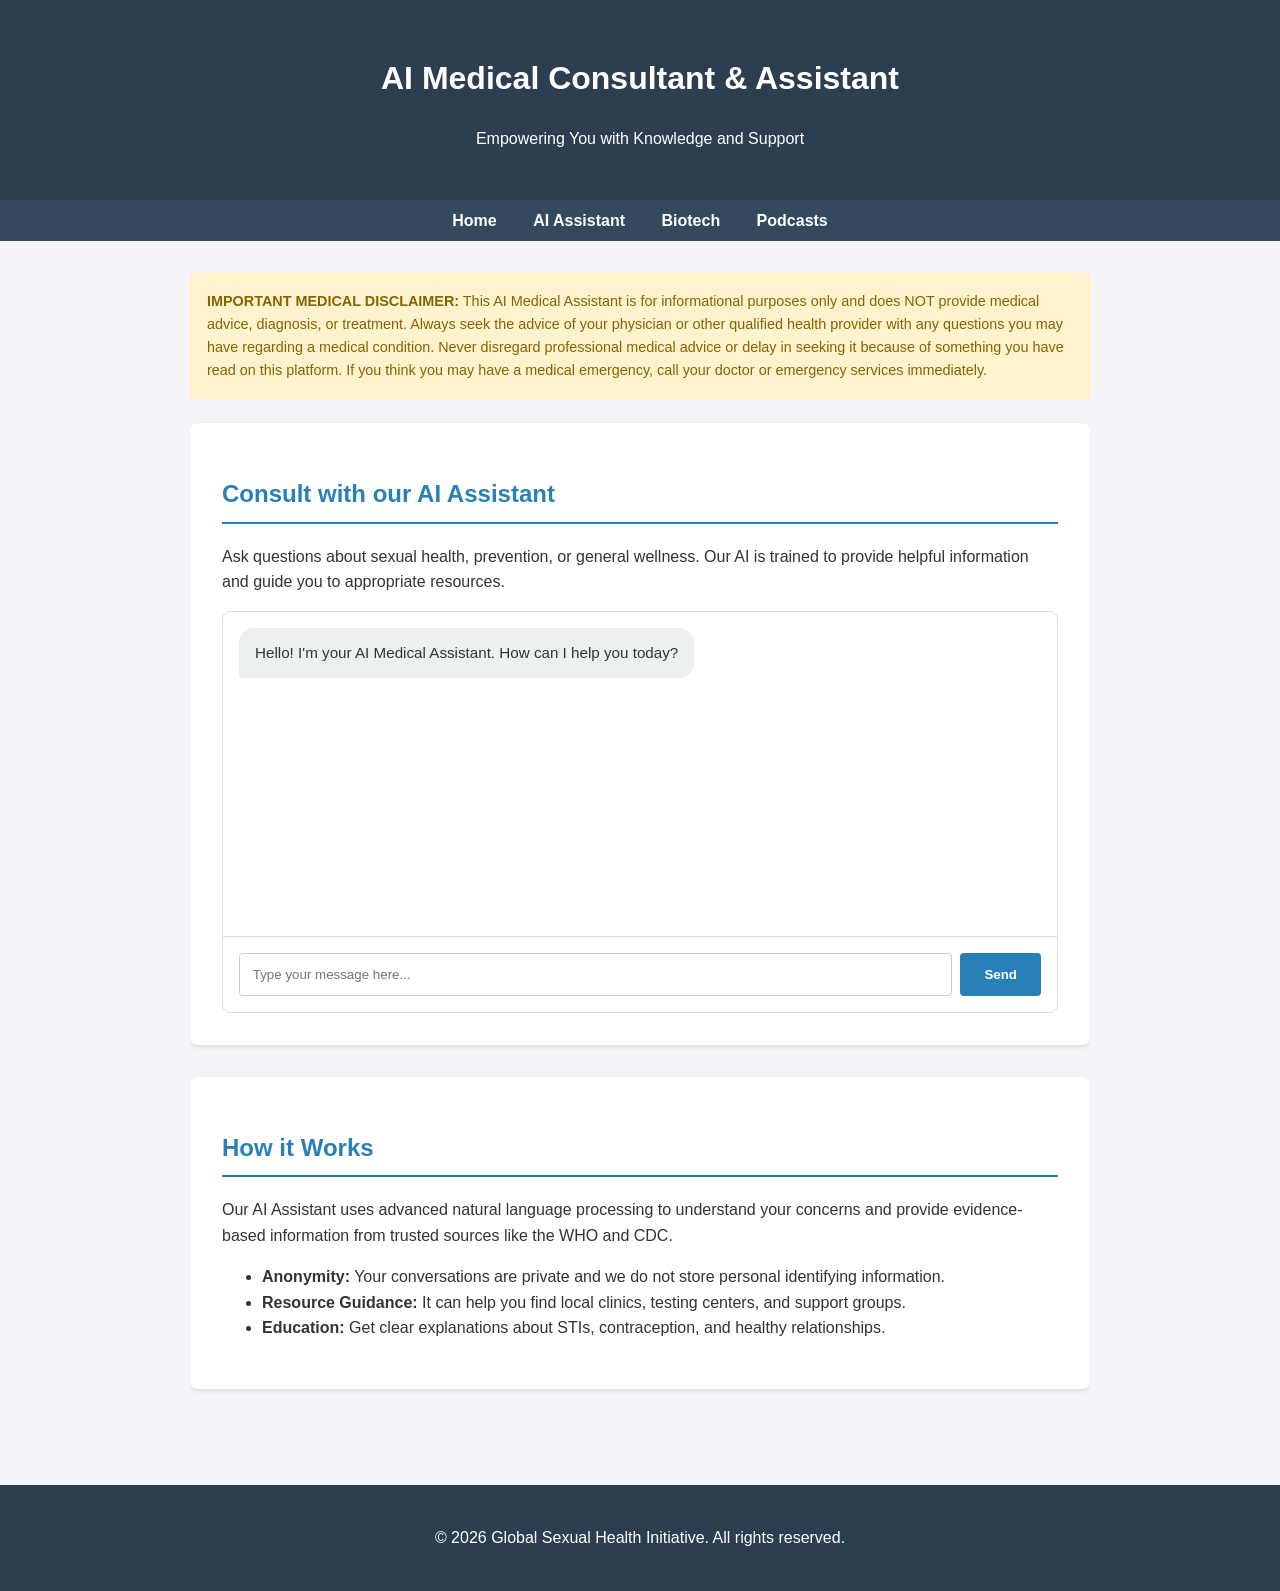
==== sexual-health-platform/ai-assistant.html @ c1df1391 "Integrate AI Medical Assistant and Biotech Promotion pages - Created `ai-assistant.html` with a mock" ====
<!DOCTYPE html>
<html lang="en">
<head>
    <meta charset="UTF-8">
    <meta name="viewport" content="width=device-width, initial-scale=1.0">
    <title>AI Medical Assistant | Sexual Health Platform</title>
    <style>
        body {
            font-family: 'Segoe UI', Tahoma, Geneva, Verdana, sans-serif;
            line-height: 1.6;
            margin: 0;
            padding: 0;
            color: #333;
            background-color: #f4f4f9;
            display: flex;
            flex-direction: column;
            min-height: 100vh;
        }
        header {
            background: #2c3e50;
            color: #fff;
            padding: 2rem 1rem;
            text-align: center;
        }
        nav {
            background: #34495e;
            color: #fff;
            padding: 0.5rem;
            text-align: center;
            position: sticky;
            top: 0;
            z-index: 1000;
        }
        nav a {
            color: #fff;
            margin: 0 1rem;
            text-decoration: none;
            font-weight: bold;
        }
        nav a:hover {
            text-decoration: underline;
        }
        .container {
            flex: 1;
            width: 80%;
            max-width: 900px;
            margin: 2rem auto;
            overflow: hidden;
        }
        section {
            background: #fff;
            padding: 2rem;
            margin-bottom: 2rem;
            border-radius: 8px;
            box-shadow: 0 2px 5px rgba(0,0,0,0.1);
        }
        h2 {
            color: #2980b9;
            border-bottom: 2px solid #2980b9;
            padding-bottom: 0.5rem;
        }
        .disclaimer {
            background-color: #fff3cd;
            border: 1px solid #ffeeba;
            color: #856404;
            padding: 1rem;
            border-radius: 4px;
            margin-bottom: 1.5rem;
            font-size: 0.9rem;
        }
        .chat-container {
            border: 1px solid #ddd;
            border-radius: 8px;
            height: 400px;
            display: flex;
            flex-direction: column;
            background: #fff;
        }
        .chat-messages {
            flex: 1;
            padding: 1rem;
            overflow-y: auto;
            display: flex;
            flex-direction: column;
            gap: 1rem;
        }
        .message {
            max-width: 80%;
            padding: 0.8rem 1rem;
            border-radius: 15px;
            font-size: 0.95rem;
        }
        .message.ai {
            background: #ecf0f1;
            align-self: flex-start;
            border-bottom-left-radius: 2px;
        }
        .message.user {
            background: #2980b9;
            color: #fff;
            align-self: flex-end;
            border-bottom-right-radius: 2px;
        }
        .chat-input {
            display: flex;
            padding: 1rem;
            border-top: 1px solid #ddd;
            gap: 0.5rem;
        }
        .chat-input input {
            flex: 1;
            padding: 0.8rem;
            border: 1px solid #ccc;
            border-radius: 4px;
            outline: none;
        }
        .chat-input button {
            background: #2980b9;
            color: #fff;
            border: none;
            padding: 0.8rem 1.5rem;
            border-radius: 4px;
            cursor: pointer;
            font-weight: bold;
        }
        .chat-input button:hover {
            background: #1f6391;
        }
        footer {
            background: #2c3e50;
            color: #fff;
            text-align: center;
            padding: 1.5rem;
            margin-top: 2rem;
        }
    </style>
</head>
<body>

<header>
    <h1>AI Medical Consultant & Assistant</h1>
    <p>Empowering You with Knowledge and Support</p>
</header>

<nav>
    <a href="index.html">Home</a>
    <a href="ai-assistant.html">AI Assistant</a>
    <a href="biotech.html">Biotech</a>
    <a href="podcast.html">Podcasts</a>
</nav>

<div class="container">
    <div class="disclaimer">
        <strong>IMPORTANT MEDICAL DISCLAIMER:</strong> This AI Medical Assistant is for informational purposes only and does NOT provide medical advice, diagnosis, or treatment. Always seek the advice of your physician or other qualified health provider with any questions you may have regarding a medical condition. Never disregard professional medical advice or delay in seeking it because of something you have read on this platform. If you think you may have a medical emergency, call your doctor or emergency services immediately.
    </div>

    <section id="ai-chat">
        <h2>Consult with our AI Assistant</h2>
        <p>Ask questions about sexual health, prevention, or general wellness. Our AI is trained to provide helpful information and guide you to appropriate resources.</p>

        <div class="chat-container">
            <div class="chat-messages" id="chat-messages">
                <div class="message ai">
                    Hello! I'm your AI Medical Assistant. How can I help you today?
                </div>
            </div>
            <form class="chat-input" id="chat-form">
                <input type="text" id="user-input" placeholder="Type your message here..." required autocomplete="off">
                <button type="submit">Send</button>
            </form>
        </div>
    </section>

    <section id="how-it-works">
        <h2>How it Works</h2>
        <p>Our AI Assistant uses advanced natural language processing to understand your concerns and provide evidence-based information from trusted sources like the WHO and CDC.</p>
        <ul>
            <li><strong>Anonymity:</strong> Your conversations are private and we do not store personal identifying information.</li>
            <li><strong>Resource Guidance:</strong> It can help you find local clinics, testing centers, and support groups.</li>
            <li><strong>Education:</strong> Get clear explanations about STIs, contraception, and healthy relationships.</li>
        </ul>
    </section>
</div>

<footer>
    <p>&copy; 2026 Global Sexual Health Initiative. All rights reserved.</p>
</footer>

<script>
    const chatForm = document.getElementById('chat-form');
    const chatMessages = document.getElementById('chat-messages');
    const userInput = document.getElementById('user-input');

    const mockResponses = [
        "That's an important question. Regarding sexual health, the best way to prevent STIs is through consistent and correct use of protection.",
        "It's always a good idea to get regular screenings. Would you like me to help you find a testing center nearby?",
        "I understand your concern. While I can provide general information, I strongly recommend consulting with a healthcare professional for a personalized assessment.",
        "Remember that many STIs are asymptomatic, which is why routine testing is so crucial for everyone who is sexually active.",
        "You can find more detailed information on our Resources page, which links to official WHO and CDC guidelines."
    ];

    chatForm.addEventListener('submit', function(e) {
        e.preventDefault();
        const messageText = userInput.value.trim();
        if (messageText) {
            // Add user message
            addMessage(messageText, 'user');
            userInput.value = '';

            // Simulate AI response
            setTimeout(() => {
                const randomResponse = mockResponses[Math.floor(Math.random() * mockResponses.length)];
                addMessage(randomResponse, 'ai');
            }, 1000);
        }
    });

    function addMessage(text, sender) {
        const messageDiv = document.createElement('div');
        messageDiv.classList.add('message', sender);
        messageDiv.textContent = text;
        chatMessages.appendChild(messageDiv);
        chatMessages.scrollTop = chatMessages.scrollHeight;
    }
</script>

</body>
</html>
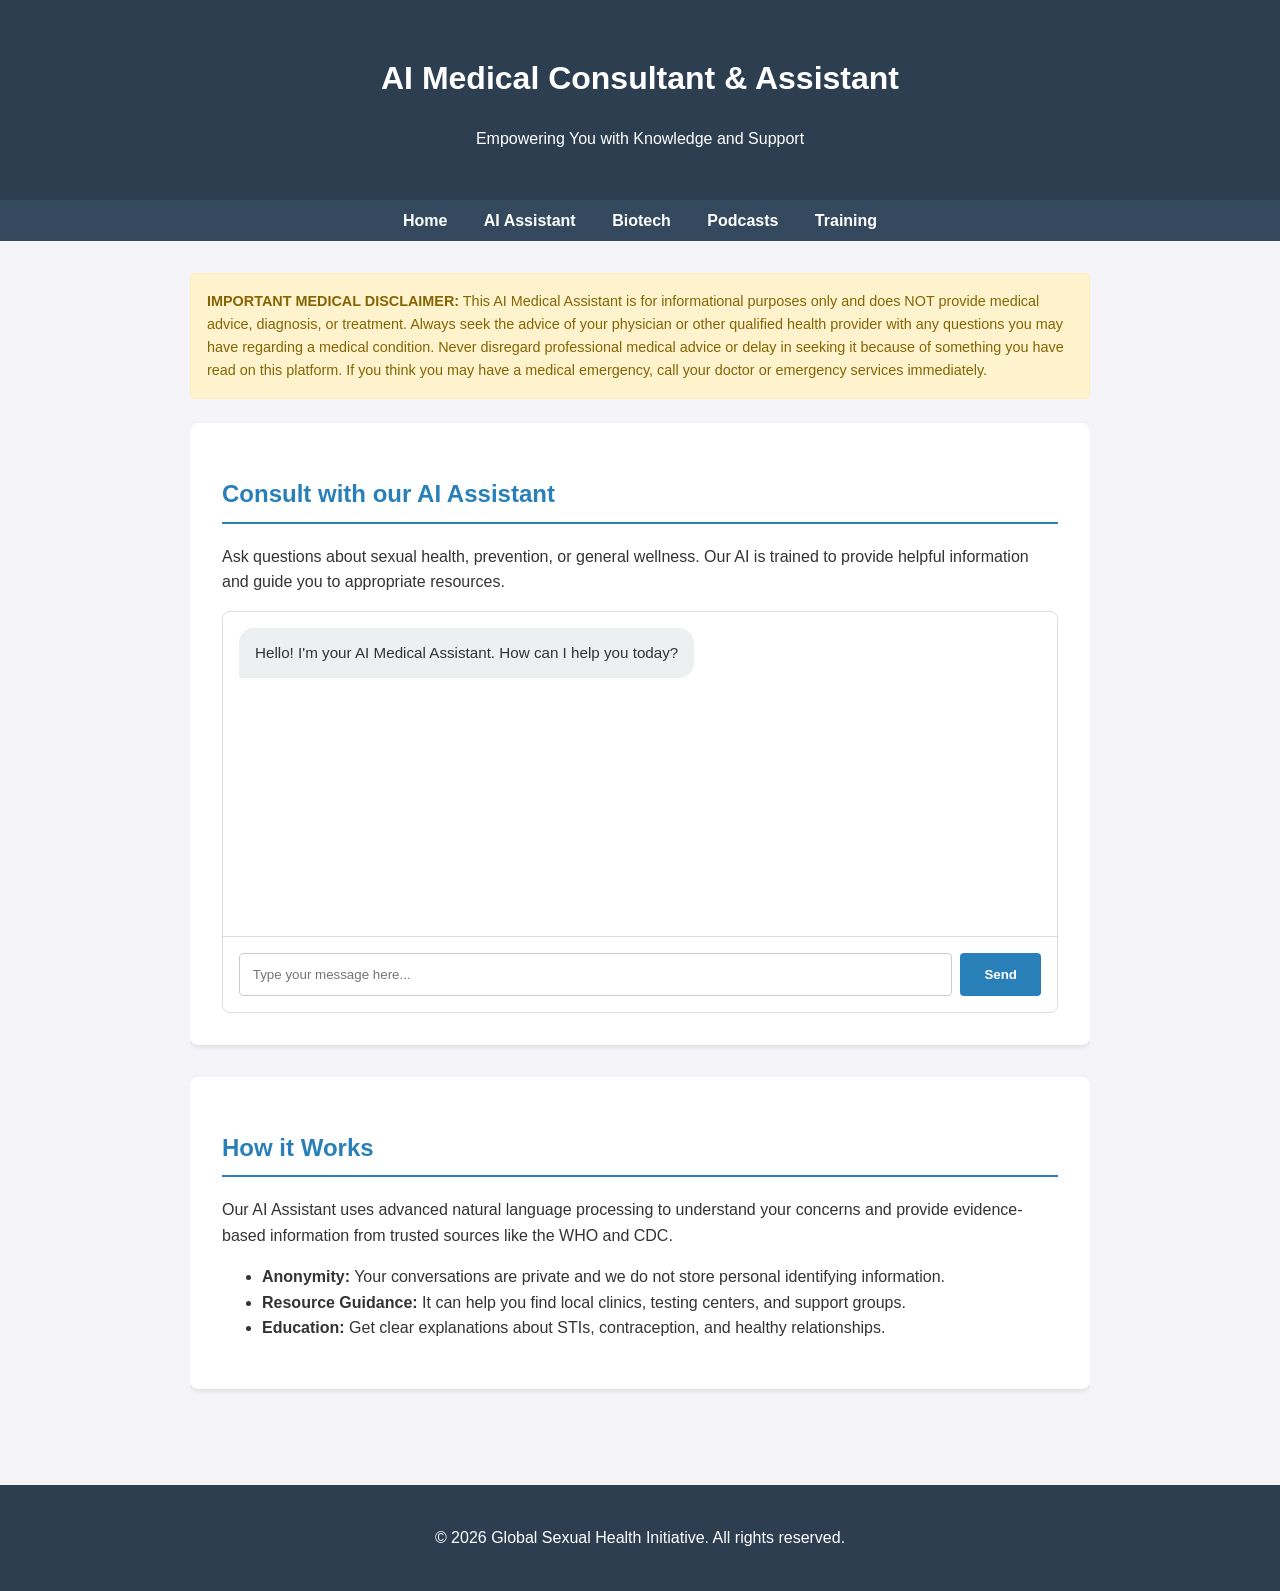
==== commit 854f8773: "Integrate Training & Education Hub with sports, entertainment, and fitness content. - Created traini" ====
--- a/sexual-health-platform/ai-assistant.html
+++ b/sexual-health-platform/ai-assistant.html
@@ -147,6 +147,7 @@
     <a href="ai-assistant.html">AI Assistant</a>
     <a href="biotech.html">Biotech</a>
     <a href="podcast.html">Podcasts</a>
+    <a href="training.html">Training</a>
 </nav>
 
 <div class="container">
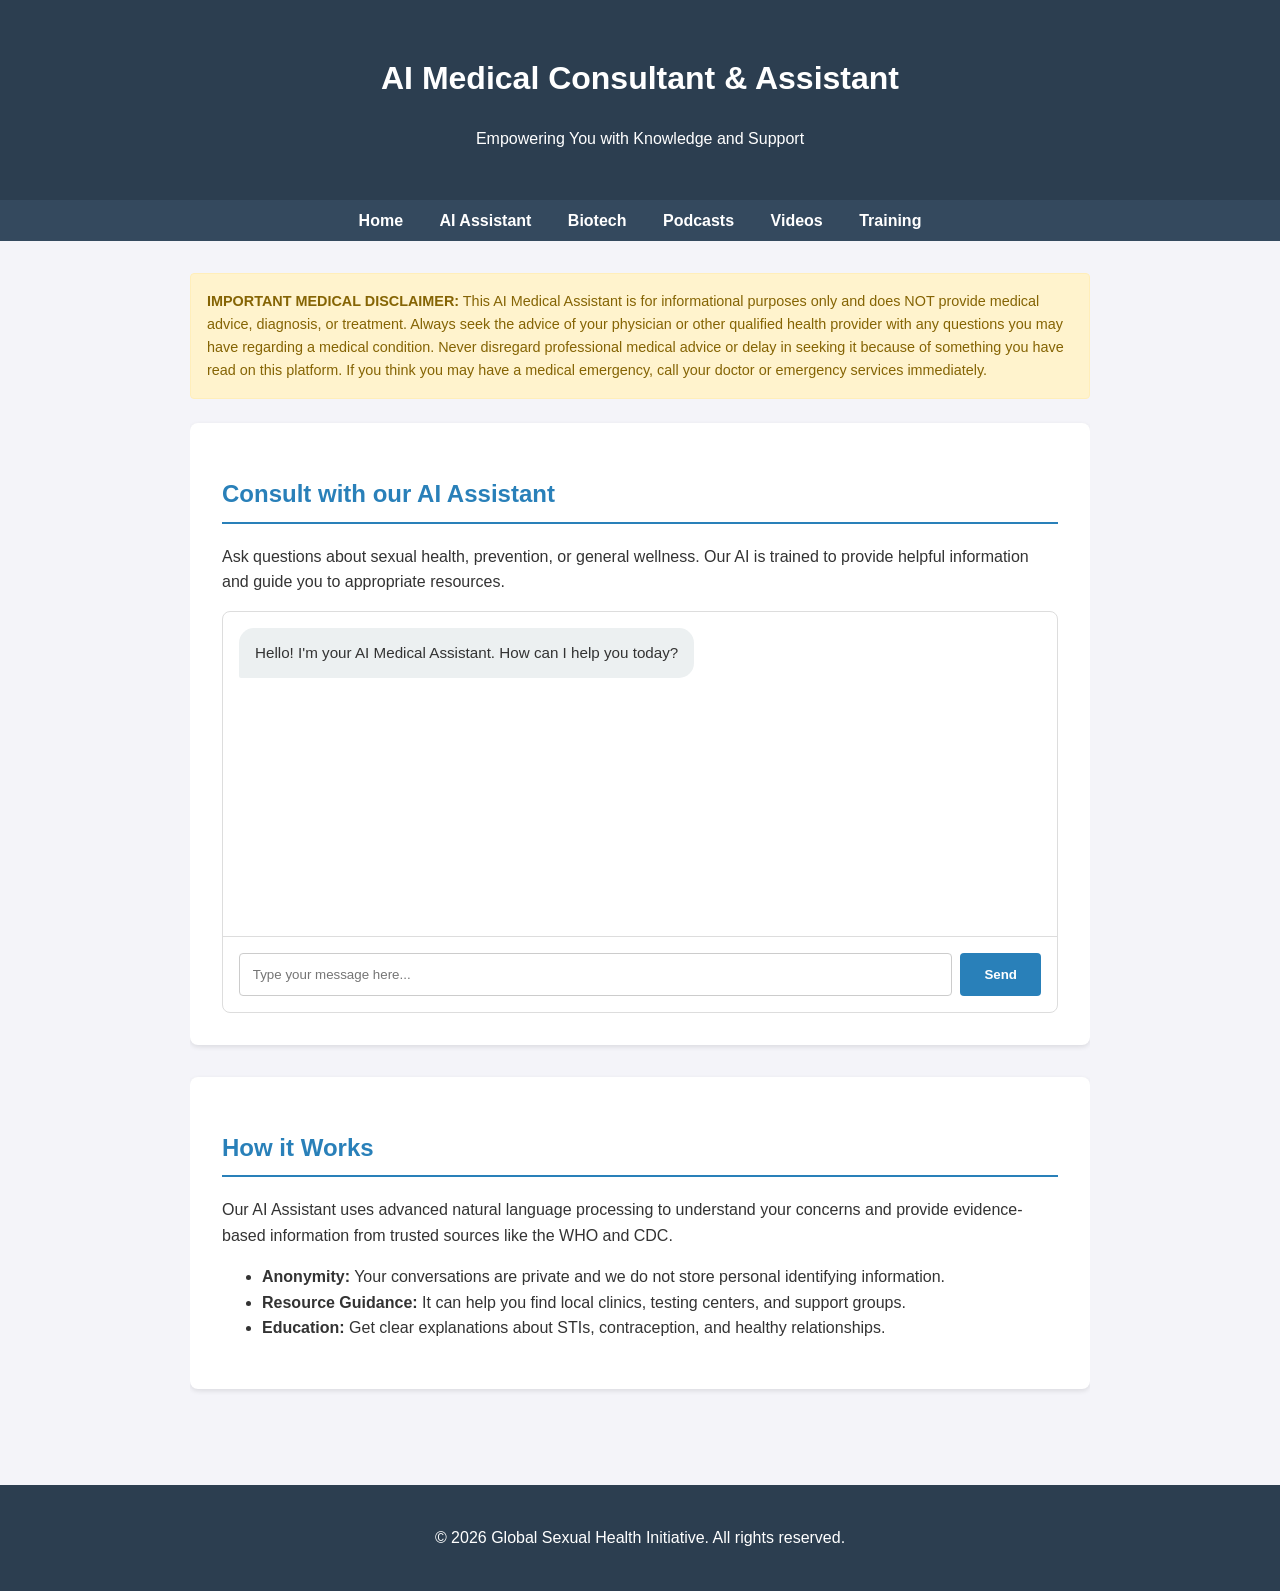
==== commit b7e83d22: "Integrate videos feature for sexual health platform - Created videos.html with sections for STI prev" ====
--- a/sexual-health-platform/ai-assistant.html
+++ b/sexual-health-platform/ai-assistant.html
@@ -147,6 +147,7 @@
     <a href="ai-assistant.html">AI Assistant</a>
     <a href="biotech.html">Biotech</a>
     <a href="podcast.html">Podcasts</a>
+    <a href="videos.html">Videos</a>
     <a href="training.html">Training</a>
 </nav>
 
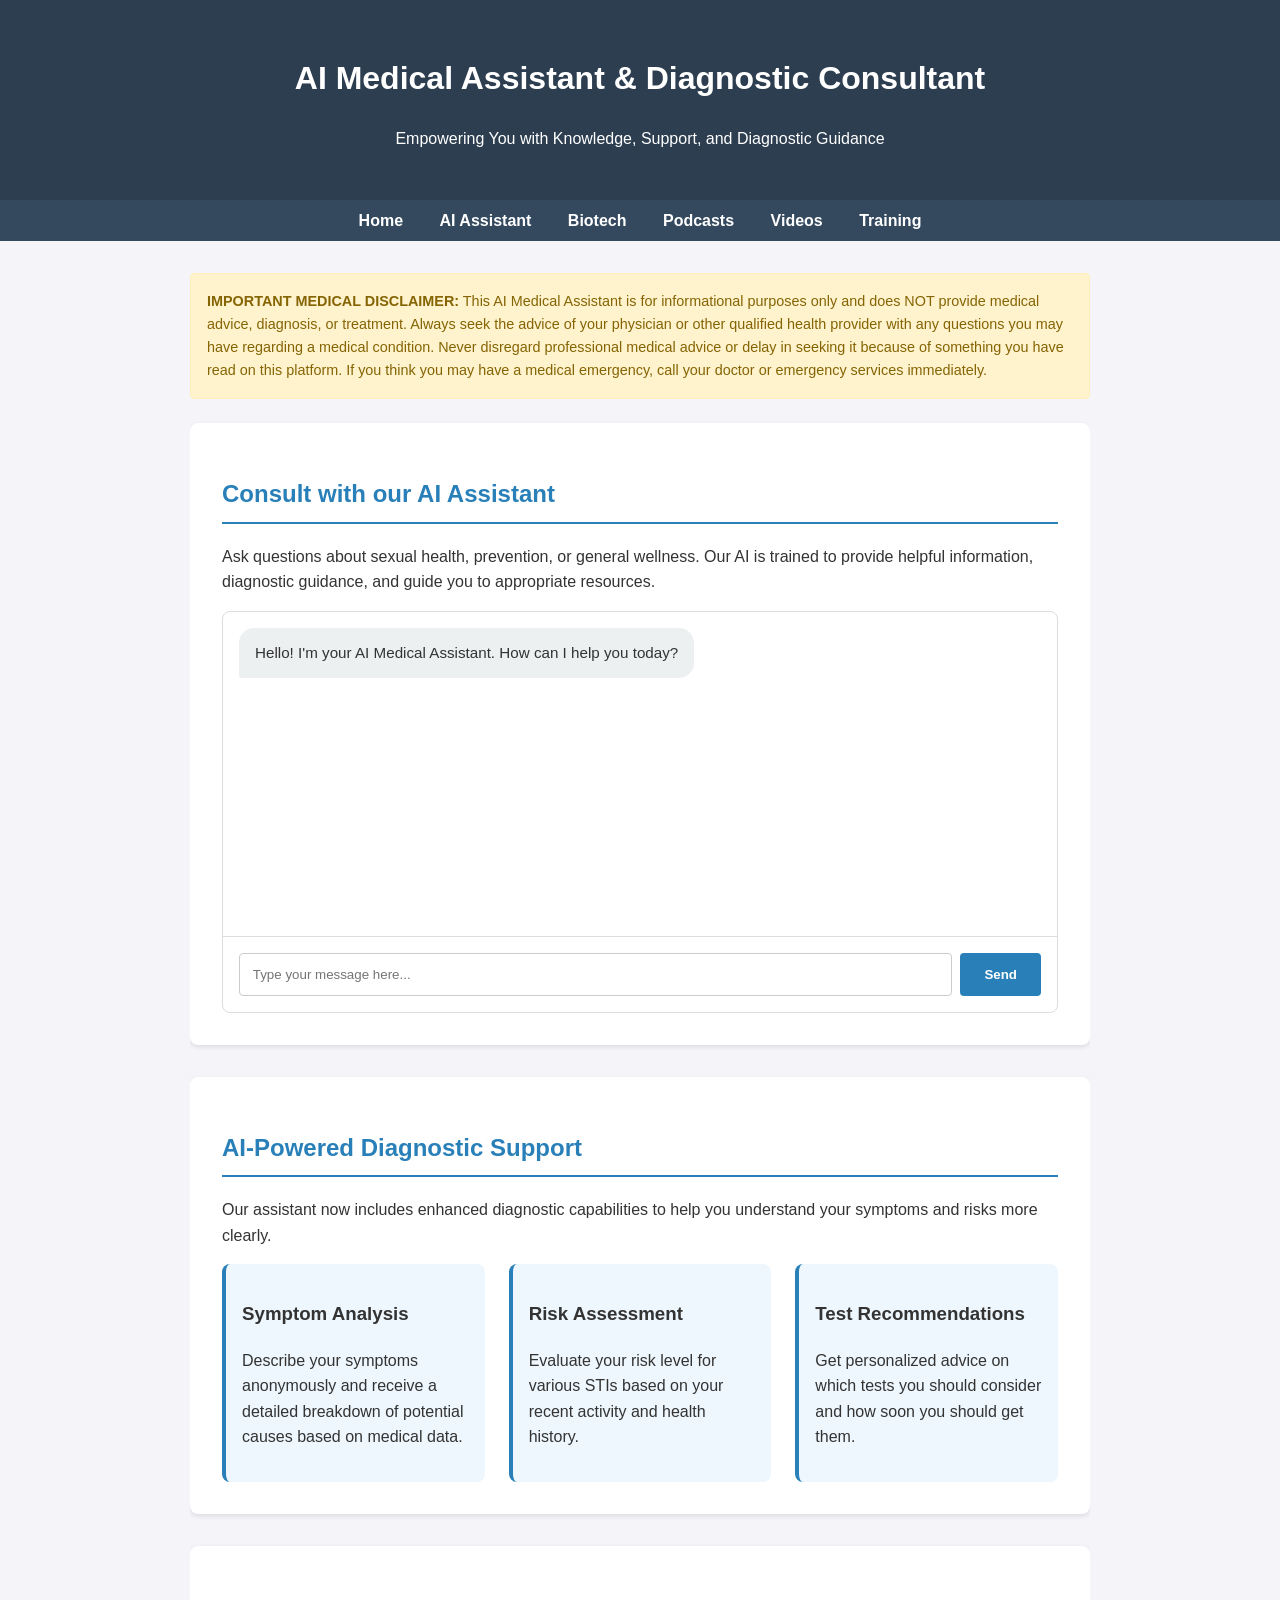
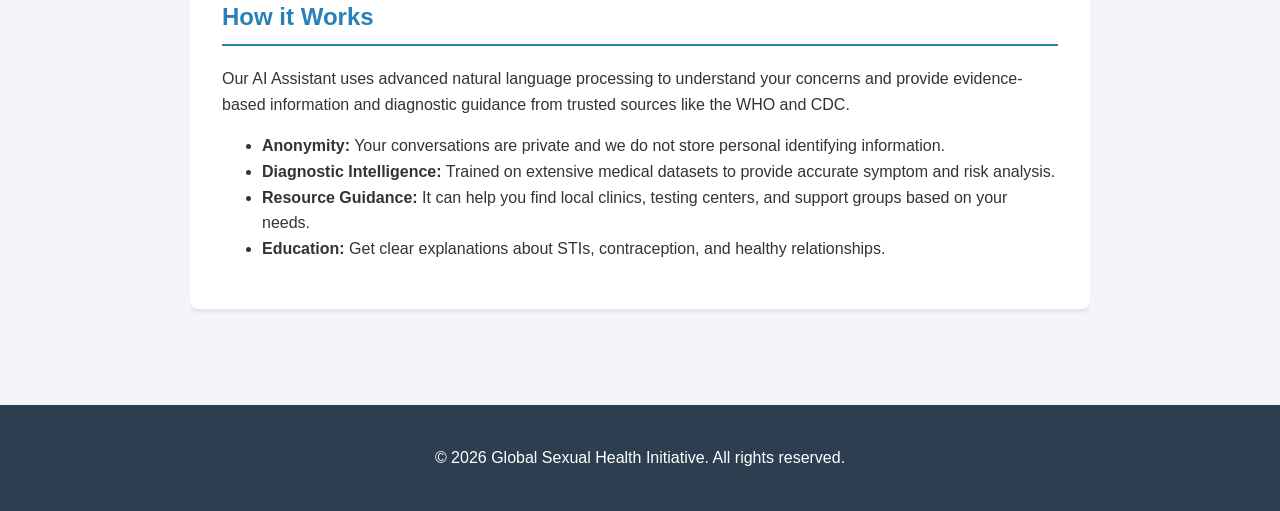
==== commit 4299100a: "Integrate AI diagnostic role into sexual health platform - Updated ai-assistant.html with new brandi" ====
--- a/sexual-health-platform/ai-assistant.html
+++ b/sexual-health-platform/ai-assistant.html
@@ -138,8 +138,8 @@
 <body>
 
 <header>
-    <h1>AI Medical Consultant & Assistant</h1>
-    <p>Empowering You with Knowledge and Support</p>
+    <h1>AI Medical Assistant & Diagnostic Consultant</h1>
+    <p>Empowering You with Knowledge, Support, and Diagnostic Guidance</p>
 </header>
 
 <nav>
@@ -158,7 +158,7 @@
 
     <section id="ai-chat">
         <h2>Consult with our AI Assistant</h2>
-        <p>Ask questions about sexual health, prevention, or general wellness. Our AI is trained to provide helpful information and guide you to appropriate resources.</p>
+        <p>Ask questions about sexual health, prevention, or general wellness. Our AI is trained to provide helpful information, diagnostic guidance, and guide you to appropriate resources.</p>
 
         <div class="chat-container">
             <div class="chat-messages" id="chat-messages">
@@ -173,12 +173,32 @@
         </div>
     </section>
 
+    <section id="diagnostic-support">
+        <h2>AI-Powered Diagnostic Support</h2>
+        <p>Our assistant now includes enhanced diagnostic capabilities to help you understand your symptoms and risks more clearly.</p>
+        <div style="display: grid; grid-template-columns: repeat(auto-fit, minmax(250px, 1fr)); gap: 1.5rem; margin-top: 1rem;">
+            <div style="background: #eef7fd; padding: 1rem; border-radius: 8px; border-left: 4px solid #2980b9;">
+                <h3>Symptom Analysis</h3>
+                <p>Describe your symptoms anonymously and receive a detailed breakdown of potential causes based on medical data.</p>
+            </div>
+            <div style="background: #eef7fd; padding: 1rem; border-radius: 8px; border-left: 4px solid #2980b9;">
+                <h3>Risk Assessment</h3>
+                <p>Evaluate your risk level for various STIs based on your recent activity and health history.</p>
+            </div>
+            <div style="background: #eef7fd; padding: 1rem; border-radius: 8px; border-left: 4px solid #2980b9;">
+                <h3>Test Recommendations</h3>
+                <p>Get personalized advice on which tests you should consider and how soon you should get them.</p>
+            </div>
+        </div>
+    </section>
+
     <section id="how-it-works">
         <h2>How it Works</h2>
-        <p>Our AI Assistant uses advanced natural language processing to understand your concerns and provide evidence-based information from trusted sources like the WHO and CDC.</p>
+        <p>Our AI Assistant uses advanced natural language processing to understand your concerns and provide evidence-based information and diagnostic guidance from trusted sources like the WHO and CDC.</p>
         <ul>
             <li><strong>Anonymity:</strong> Your conversations are private and we do not store personal identifying information.</li>
-            <li><strong>Resource Guidance:</strong> It can help you find local clinics, testing centers, and support groups.</li>
+            <li><strong>Diagnostic Intelligence:</strong> Trained on extensive medical datasets to provide accurate symptom and risk analysis.</li>
+            <li><strong>Resource Guidance:</strong> It can help you find local clinics, testing centers, and support groups based on your needs.</li>
             <li><strong>Education:</strong> Get clear explanations about STIs, contraception, and healthy relationships.</li>
         </ul>
     </section>
@@ -194,10 +214,12 @@
     const userInput = document.getElementById('user-input');
 
     const mockResponses = [
+        "Based on the symptoms you've described, there are several possibilities. Some conditions share similar presentations, so a physical exam is often necessary for a definitive diagnosis.",
         "That's an important question. Regarding sexual health, the best way to prevent STIs is through consistent and correct use of protection.",
         "It's always a good idea to get regular screenings. Would you like me to help you find a testing center nearby?",
-        "I understand your concern. While I can provide general information, I strongly recommend consulting with a healthcare professional for a personalized assessment.",
-        "Remember that many STIs are asymptomatic, which is why routine testing is so crucial for everyone who is sexually active.",
+        "I understand your concern. My diagnostic analysis suggests that you should consider a full STI panel, including tests for Chlamydia and Gonorrhea, given your description.",
+        "I understand your concern. While I can provide general information and diagnostic guidance, I strongly recommend consulting with a healthcare professional for a personalized assessment.",
+        "Remember that many STIs are asymptomatic, which is why routine testing and risk assessment are so crucial for everyone who is sexually active.",
         "You can find more detailed information on our Resources page, which links to official WHO and CDC guidelines."
     ];
 
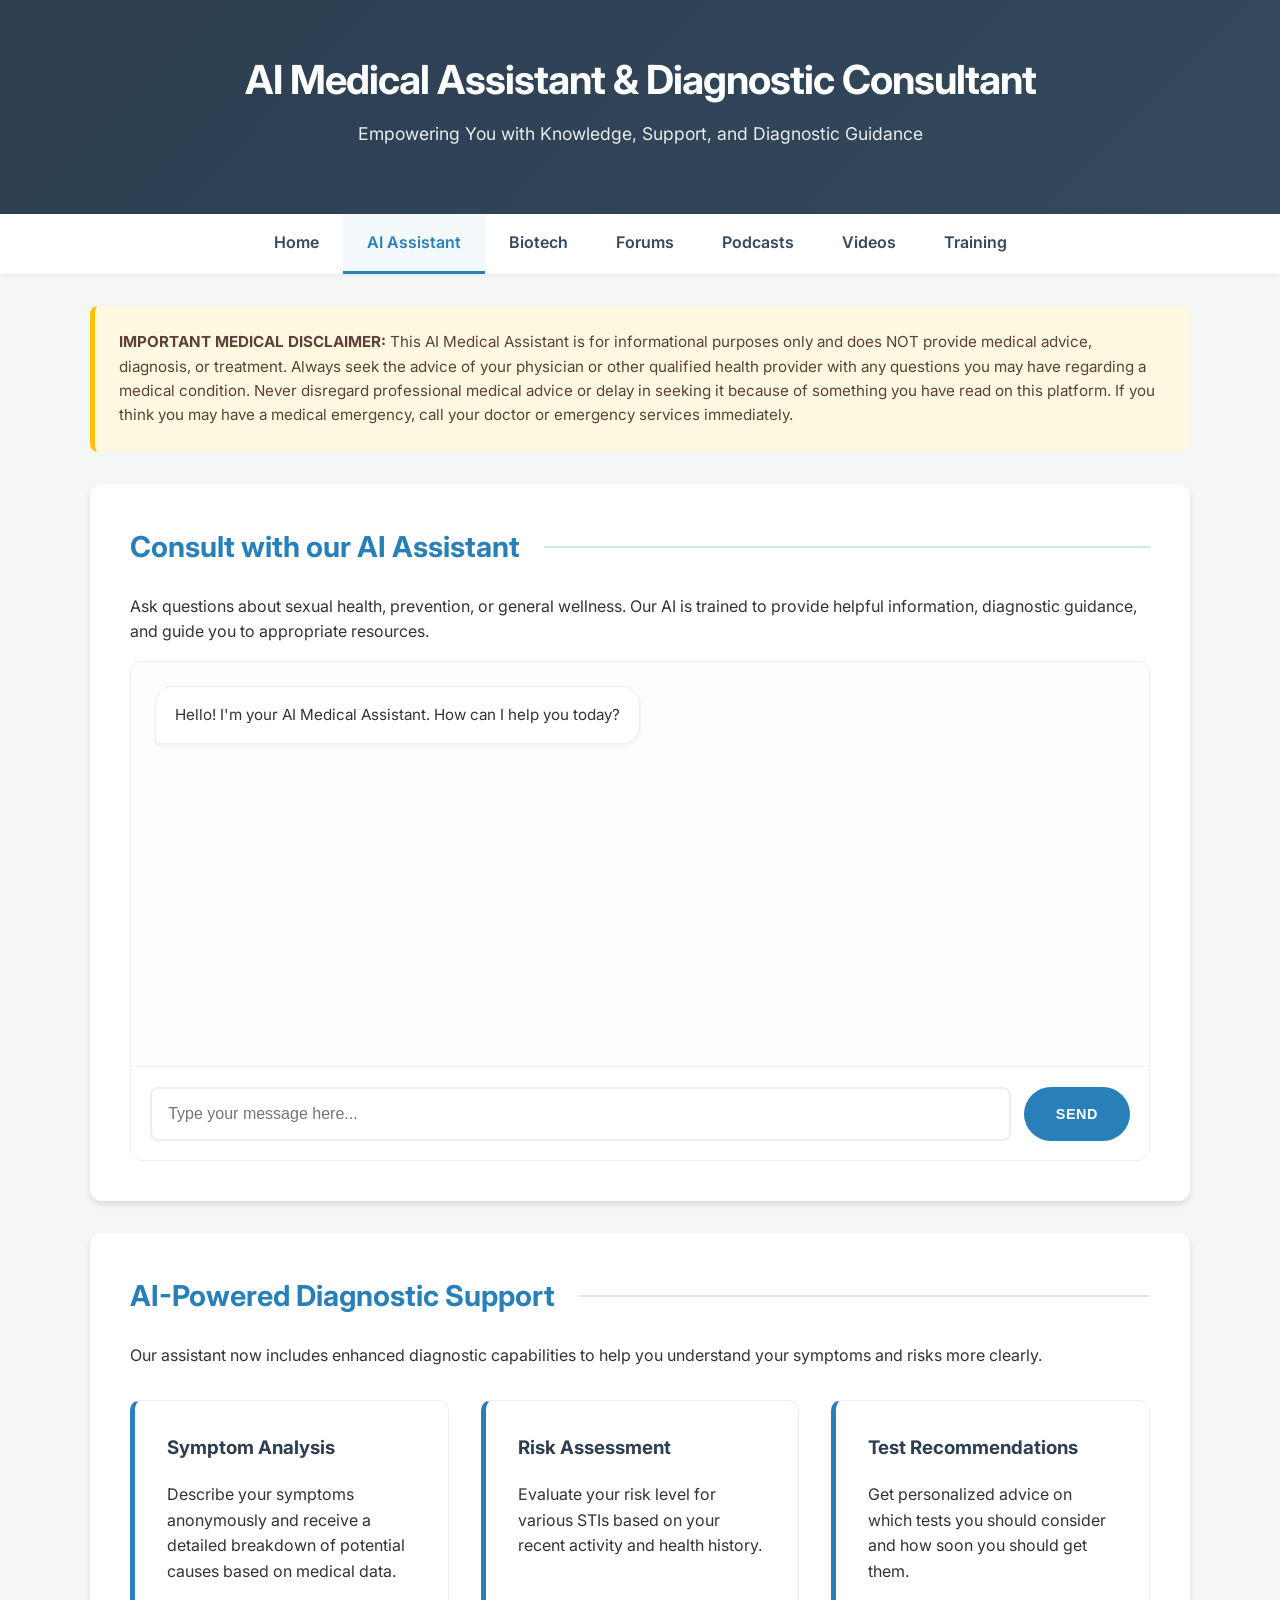
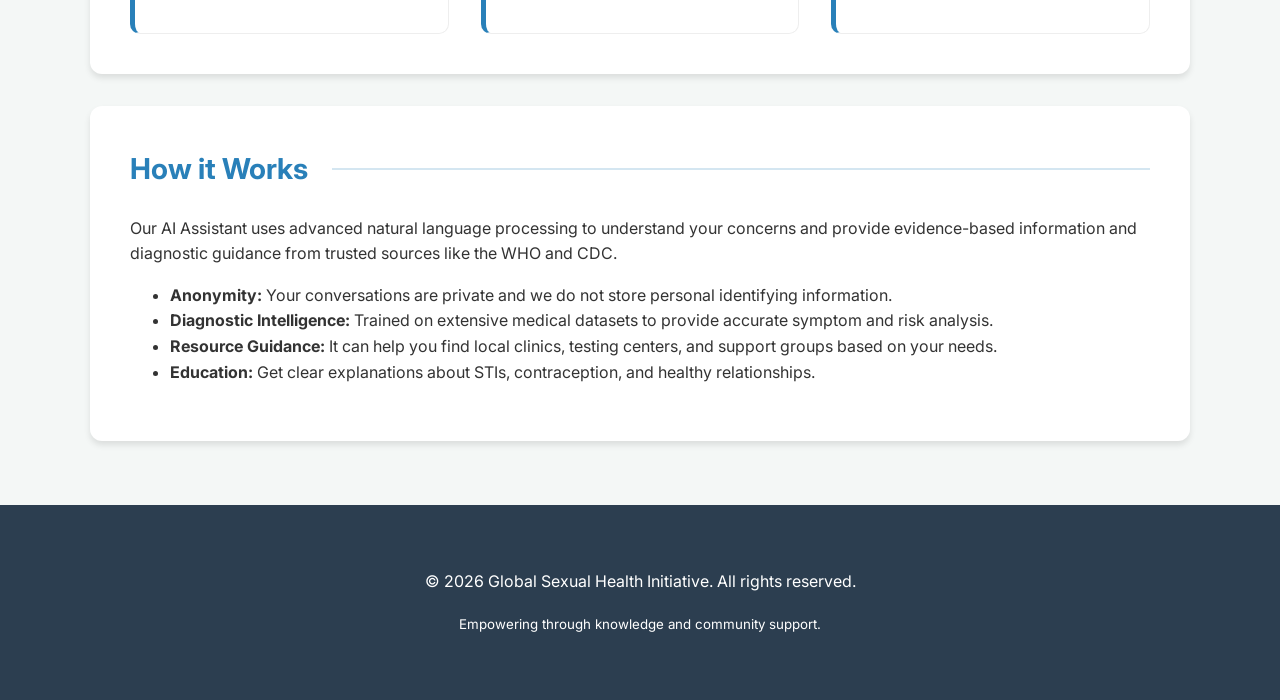
==== commit 1846be34: "Integrate community tools and modernize frontend UI - Created a centralized professional design syst" ====
--- a/sexual-health-platform/ai-assistant.html
+++ b/sexual-health-platform/ai-assistant.html
@@ -4,151 +4,30 @@
     <meta charset="UTF-8">
     <meta name="viewport" content="width=device-width, initial-scale=1.0">
     <title>AI Medical Assistant | Sexual Health Platform</title>
-    <style>
-        body {
-            font-family: 'Segoe UI', Tahoma, Geneva, Verdana, sans-serif;
-            line-height: 1.6;
-            margin: 0;
-            padding: 0;
-            color: #333;
-            background-color: #f4f4f9;
-            display: flex;
-            flex-direction: column;
-            min-height: 100vh;
-        }
-        header {
-            background: #2c3e50;
-            color: #fff;
-            padding: 2rem 1rem;
-            text-align: center;
-        }
-        nav {
-            background: #34495e;
-            color: #fff;
-            padding: 0.5rem;
-            text-align: center;
-            position: sticky;
-            top: 0;
-            z-index: 1000;
-        }
-        nav a {
-            color: #fff;
-            margin: 0 1rem;
-            text-decoration: none;
-            font-weight: bold;
-        }
-        nav a:hover {
-            text-decoration: underline;
-        }
-        .container {
-            flex: 1;
-            width: 80%;
-            max-width: 900px;
-            margin: 2rem auto;
-            overflow: hidden;
-        }
-        section {
-            background: #fff;
-            padding: 2rem;
-            margin-bottom: 2rem;
-            border-radius: 8px;
-            box-shadow: 0 2px 5px rgba(0,0,0,0.1);
-        }
-        h2 {
-            color: #2980b9;
-            border-bottom: 2px solid #2980b9;
-            padding-bottom: 0.5rem;
-        }
-        .disclaimer {
-            background-color: #fff3cd;
-            border: 1px solid #ffeeba;
-            color: #856404;
-            padding: 1rem;
-            border-radius: 4px;
-            margin-bottom: 1.5rem;
-            font-size: 0.9rem;
-        }
-        .chat-container {
-            border: 1px solid #ddd;
-            border-radius: 8px;
-            height: 400px;
-            display: flex;
-            flex-direction: column;
-            background: #fff;
-        }
-        .chat-messages {
-            flex: 1;
-            padding: 1rem;
-            overflow-y: auto;
-            display: flex;
-            flex-direction: column;
-            gap: 1rem;
-        }
-        .message {
-            max-width: 80%;
-            padding: 0.8rem 1rem;
-            border-radius: 15px;
-            font-size: 0.95rem;
-        }
-        .message.ai {
-            background: #ecf0f1;
-            align-self: flex-start;
-            border-bottom-left-radius: 2px;
-        }
-        .message.user {
-            background: #2980b9;
-            color: #fff;
-            align-self: flex-end;
-            border-bottom-right-radius: 2px;
-        }
-        .chat-input {
-            display: flex;
-            padding: 1rem;
-            border-top: 1px solid #ddd;
-            gap: 0.5rem;
-        }
-        .chat-input input {
-            flex: 1;
-            padding: 0.8rem;
-            border: 1px solid #ccc;
-            border-radius: 4px;
-            outline: none;
-        }
-        .chat-input button {
-            background: #2980b9;
-            color: #fff;
-            border: none;
-            padding: 0.8rem 1.5rem;
-            border-radius: 4px;
-            cursor: pointer;
-            font-weight: bold;
-        }
-        .chat-input button:hover {
-            background: #1f6391;
-        }
-        footer {
-            background: #2c3e50;
-            color: #fff;
-            text-align: center;
-            padding: 1.5rem;
-            margin-top: 2rem;
-        }
-    </style>
+    <link rel="stylesheet" href="style.css">
+    <link rel="preconnect" href="https://fonts.googleapis.com">
+    <link rel="preconnect" href="https://fonts.gstatic.com" crossorigin>
+    <link href="https://fonts.googleapis.com/css2?family=Inter:wght@400;600;700&display=swap" rel="stylesheet">
 </head>
-<body>
+<body class="theme-blue">
 
 <header>
-    <h1>AI Medical Assistant & Diagnostic Consultant</h1>
-    <p>Empowering You with Knowledge, Support, and Diagnostic Guidance</p>
+    <div class="header-content">
+        <h1>AI Medical Assistant & Diagnostic Consultant</h1>
+        <p>Empowering You with Knowledge, Support, and Diagnostic Guidance</p>
+    </div>
 </header>
 
 <nav>
-    <a href="index.html">Home</a>
-    <a href="ai-assistant.html">AI Assistant</a>
-    <a href="biotech.html">Biotech</a>
-    <a href="podcast.html">Podcasts</a>
-    <a href="videos.html">Videos</a>
-    <a href="training.html">Training</a>
+    <div class="nav-container">
+        <a href="index.html">Home</a>
+        <a href="ai-assistant.html" class="active">AI Assistant</a>
+        <a href="biotech.html">Biotech</a>
+        <a href="forums.html">Forums</a>
+        <a href="podcast.html">Podcasts</a>
+        <a href="videos.html">Videos</a>
+        <a href="training.html">Training</a>
+    </div>
 </nav>
 
 <div class="container">
@@ -168,7 +47,7 @@
             </div>
             <form class="chat-input" id="chat-form">
                 <input type="text" id="user-input" placeholder="Type your message here..." required autocomplete="off">
-                <button type="submit">Send</button>
+                <button type="submit" class="cta-button">Send</button>
             </form>
         </div>
     </section>
@@ -176,16 +55,16 @@
     <section id="diagnostic-support">
         <h2>AI-Powered Diagnostic Support</h2>
         <p>Our assistant now includes enhanced diagnostic capabilities to help you understand your symptoms and risks more clearly.</p>
-        <div style="display: grid; grid-template-columns: repeat(auto-fit, minmax(250px, 1fr)); gap: 1.5rem; margin-top: 1rem;">
-            <div style="background: #eef7fd; padding: 1rem; border-radius: 8px; border-left: 4px solid #2980b9;">
+        <div class="info-grid">
+            <div class="card">
                 <h3>Symptom Analysis</h3>
                 <p>Describe your symptoms anonymously and receive a detailed breakdown of potential causes based on medical data.</p>
             </div>
-            <div style="background: #eef7fd; padding: 1rem; border-radius: 8px; border-left: 4px solid #2980b9;">
+            <div class="card">
                 <h3>Risk Assessment</h3>
                 <p>Evaluate your risk level for various STIs based on your recent activity and health history.</p>
             </div>
-            <div style="background: #eef7fd; padding: 1rem; border-radius: 8px; border-left: 4px solid #2980b9;">
+            <div class="card">
                 <h3>Test Recommendations</h3>
                 <p>Get personalized advice on which tests you should consider and how soon you should get them.</p>
             </div>
@@ -205,7 +84,10 @@
 </div>
 
 <footer>
-    <p>&copy; 2026 Global Sexual Health Initiative. All rights reserved.</p>
+    <div class="footer-content">
+        <p>&copy; 2026 Global Sexual Health Initiative. All rights reserved.</p>
+        <p><small>Empowering through knowledge and community support.</small></p>
+    </div>
 </footer>
 
 <script>
@@ -227,11 +109,9 @@
         e.preventDefault();
         const messageText = userInput.value.trim();
         if (messageText) {
-            // Add user message
             addMessage(messageText, 'user');
             userInput.value = '';
 
-            // Simulate AI response
             setTimeout(() => {
                 const randomResponse = mockResponses[Math.floor(Math.random() * mockResponses.length)];
                 addMessage(randomResponse, 'ai');
--- a/sexual-health-platform/style.css
+++ b/sexual-health-platform/style.css
@@ -0,0 +1,335 @@
+:root {
+    --primary-color: #2c3e50;
+    --secondary-color: #34495e;
+    --accent-red: #e74c3c;
+    --accent-blue: #2980b9;
+    --accent-green: #27ae60;
+    --accent-orange: #f39c12;
+    --accent-purple: #8e44ad;
+    --bg-light: #f4f7f6;
+    --text-dark: #333;
+    --text-light: #fff;
+    --card-shadow: 0 4px 6px rgba(0, 0, 0, 0.1);
+    --transition: all 0.3s ease;
+}
+
+* {
+    box-sizing: border-box;
+}
+
+body {
+    font-family: 'Inter', -apple-system, BlinkMacSystemFont, "Segoe UI", Roboto, Helvetica, Arial, sans-serif;
+    line-height: 1.6;
+    margin: 0;
+    padding: 0;
+    color: var(--text-dark);
+    background-color: var(--bg-light);
+    display: flex;
+    flex-direction: column;
+    min-height: 100vh;
+}
+
+header {
+    background: linear-gradient(135deg, var(--primary-color), var(--secondary-color));
+    color: var(--text-light);
+    padding: 3rem 1rem;
+    text-align: center;
+    box-shadow: 0 2px 10px rgba(0,0,0,0.2);
+}
+
+header h1 {
+    margin: 0;
+    font-size: 2.5rem;
+    letter-spacing: -1px;
+}
+
+header p {
+    font-size: 1.1rem;
+    opacity: 0.9;
+    margin-top: 0.5rem;
+}
+
+nav {
+    background: var(--text-light);
+    padding: 0;
+    text-align: center;
+    position: sticky;
+    top: 0;
+    z-index: 1000;
+    box-shadow: 0 2px 5px rgba(0,0,0,0.05);
+}
+
+.nav-container {
+    max-width: 1200px;
+    margin: 0 auto;
+    display: flex;
+    justify-content: center;
+    flex-wrap: wrap;
+}
+
+nav a {
+    color: var(--secondary-color);
+    padding: 1rem 1.5rem;
+    text-decoration: none;
+    font-weight: 600;
+    transition: var(--transition);
+    border-bottom: 3px solid transparent;
+}
+
+nav a:hover, nav a.active {
+    color: var(--accent-blue);
+    border-bottom-color: var(--accent-blue);
+    background: rgba(41, 128, 185, 0.05);
+}
+
+.container {
+    flex: 1;
+    width: 90%;
+    max-width: 1100px;
+    margin: 2rem auto;
+}
+
+section {
+    background: #fff;
+    padding: 2.5rem;
+    margin-bottom: 2rem;
+    border-radius: 12px;
+    box-shadow: var(--card-shadow);
+}
+
+h2 {
+    margin-top: 0;
+    font-size: 1.8rem;
+    margin-bottom: 1.5rem;
+    display: flex;
+    align-items: center;
+}
+
+h2::after {
+    content: '';
+    flex: 1;
+    height: 2px;
+    background: #eee;
+    margin-left: 1.5rem;
+}
+
+.info-grid {
+    display: grid;
+    grid-template-columns: repeat(auto-fit, minmax(300px, 1fr));
+    gap: 2rem;
+    margin-top: 2rem;
+}
+
+.card {
+    background: #fff;
+    padding: 2rem;
+    border-radius: 10px;
+    border: 1px solid #eee;
+    transition: var(--transition);
+}
+
+.card:hover {
+    transform: translateY(-5px);
+    box-shadow: 0 8px 15px rgba(0,0,0,0.1);
+}
+
+.card h3 {
+    margin-top: 0;
+    color: var(--primary-color);
+}
+
+.cta-button {
+    display: inline-block;
+    background: var(--accent-blue);
+    color: #fff;
+    padding: 0.8rem 2rem;
+    text-decoration: none;
+    border-radius: 30px;
+    font-weight: bold;
+    transition: var(--transition);
+    border: none;
+    cursor: pointer;
+    text-transform: uppercase;
+    font-size: 0.9rem;
+    letter-spacing: 0.5px;
+}
+
+.cta-button:hover {
+    filter: brightness(1.1);
+    transform: scale(1.02);
+}
+
+footer {
+    background: var(--primary-color);
+    color: var(--text-light);
+    text-align: center;
+    padding: 3rem 1rem;
+    margin-top: auto;
+}
+
+.footer-content {
+    max-width: 1200px;
+    margin: 0 auto;
+}
+
+.disclaimer {
+    background-color: #fff8e1;
+    border-left: 5px solid #ffc107;
+    color: #5d4037;
+    padding: 1.5rem;
+    border-radius: 8px;
+    margin-bottom: 2rem;
+    font-size: 0.95rem;
+}
+
+/* Section Specific Styles */
+.theme-red h2 { color: var(--accent-red); }
+.theme-red h2::after { background: var(--accent-red); opacity: 0.2; }
+.theme-red .card { border-left: 5px solid var(--accent-red); }
+.theme-red .cta-button { background: var(--accent-red); }
+
+.theme-blue h2 { color: var(--accent-blue); }
+.theme-blue h2::after { background: var(--accent-blue); opacity: 0.2; }
+.theme-blue .card { border-left: 5px solid var(--accent-blue); }
+.theme-blue .cta-button { background: var(--accent-blue); }
+
+.theme-green h2 { color: var(--accent-green); }
+.theme-green h2::after { background: var(--accent-green); opacity: 0.2; }
+.theme-green .card { border-left: 5px solid var(--accent-green); }
+.theme-green .cta-button { background: var(--accent-green); }
+
+.theme-orange h2 { color: var(--accent-orange); }
+.theme-orange h2::after { background: var(--accent-orange); opacity: 0.2; }
+.theme-orange .card { border-left: 5px solid var(--accent-orange); }
+.theme-orange .cta-button { background: var(--accent-orange); }
+
+.theme-purple h2 { color: var(--accent-purple); }
+.theme-purple h2::after { background: var(--accent-purple); opacity: 0.2; }
+.theme-purple .card { border-left: 5px solid var(--accent-purple); }
+.theme-purple .cta-button { background: var(--accent-purple); }
+
+/* Forms */
+.form-group {
+    margin-bottom: 1.5rem;
+}
+
+label {
+    display: block;
+    margin-bottom: 0.5rem;
+    font-weight: 600;
+    color: var(--secondary-color);
+}
+
+input[type="text"],
+input[type="email"],
+input[type="url"],
+textarea,
+select {
+    width: 100%;
+    padding: 1rem;
+    border: 2px solid #eee;
+    border-radius: 8px;
+    font-size: 1rem;
+    transition: var(--transition);
+}
+
+input:focus, textarea:focus {
+    outline: none;
+    border-color: var(--accent-blue);
+}
+
+/* Chat Styles */
+.chat-container {
+    border: 1px solid #eee;
+    border-radius: 12px;
+    height: 500px;
+    display: flex;
+    flex-direction: column;
+    background: #fdfdfd;
+    overflow: hidden;
+}
+
+.chat-messages {
+    flex: 1;
+    padding: 1.5rem;
+    overflow-y: auto;
+    display: flex;
+    flex-direction: column;
+    gap: 1rem;
+}
+
+.message {
+    max-width: 80%;
+    padding: 1rem 1.2rem;
+    border-radius: 18px;
+    font-size: 0.95rem;
+    box-shadow: 0 2px 4px rgba(0,0,0,0.05);
+}
+
+.message.ai {
+    background: #fff;
+    align-self: flex-start;
+    border-bottom-left-radius: 2px;
+    border: 1px solid #eee;
+}
+
+.message.user {
+    background: var(--accent-blue);
+    color: #fff;
+    align-self: flex-end;
+    border-bottom-right-radius: 2px;
+}
+
+.chat-input {
+    display: flex;
+    padding: 1.2rem;
+    background: #fff;
+    border-top: 1px solid #eee;
+    gap: 0.8rem;
+}
+
+/* Grid for lists */
+.tag, .category-tag {
+    display: inline-block;
+    padding: 0.2rem 0.8rem;
+    border-radius: 20px;
+    font-size: 0.75rem;
+    font-weight: bold;
+    text-transform: uppercase;
+    margin-bottom: 0.8rem;
+    color: #fff;
+    background: var(--secondary-color);
+}
+
+.theme-red .tag, .theme-red .category-tag { background: var(--accent-red); }
+.theme-blue .tag, .theme-blue .category-tag { background: var(--accent-blue); }
+.theme-green .tag, .theme-green .category-tag { background: var(--accent-green); }
+.theme-orange .tag, .theme-orange .category-tag { background: var(--accent-orange); }
+.theme-purple .tag, .theme-purple .category-tag { background: var(--accent-purple); }
+
+.urgent {
+    background: #fff5f5;
+    border-left: 5px solid var(--accent-red);
+    padding: 1.5rem;
+    border-radius: 8px;
+}
+
+.video-placeholder {
+    background: #f0f2f5;
+    width: 100%;
+    aspect-ratio: 16 / 9;
+    display: flex;
+    flex-direction: column;
+    align-items: center;
+    justify-content: center;
+    margin-bottom: 1.2rem;
+    border-radius: 8px;
+    color: #999;
+    font-size: 1.5rem;
+}
+
+@media (max-width: 768px) {
+    .container { width: 95%; }
+    header h1 { font-size: 1.8rem; }
+    nav a { padding: 0.8rem 1rem; font-size: 0.9rem; }
+}
